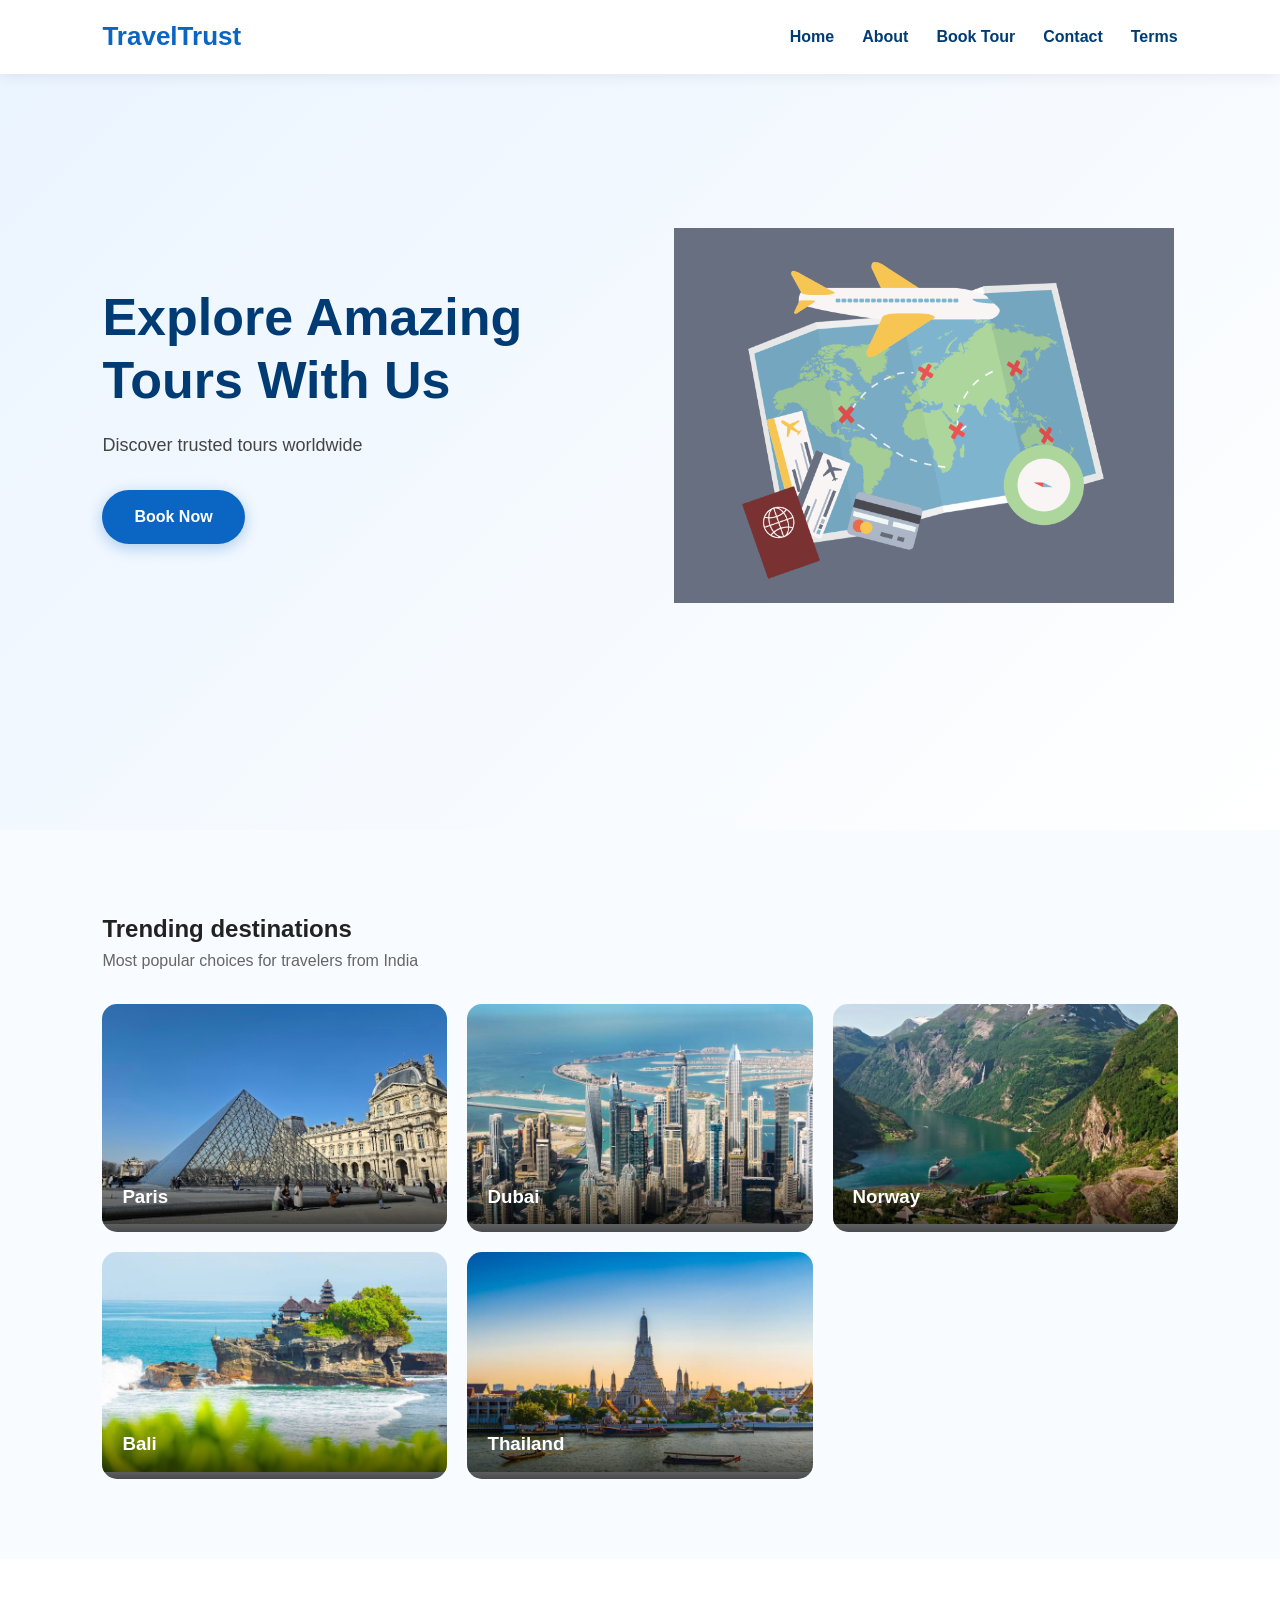
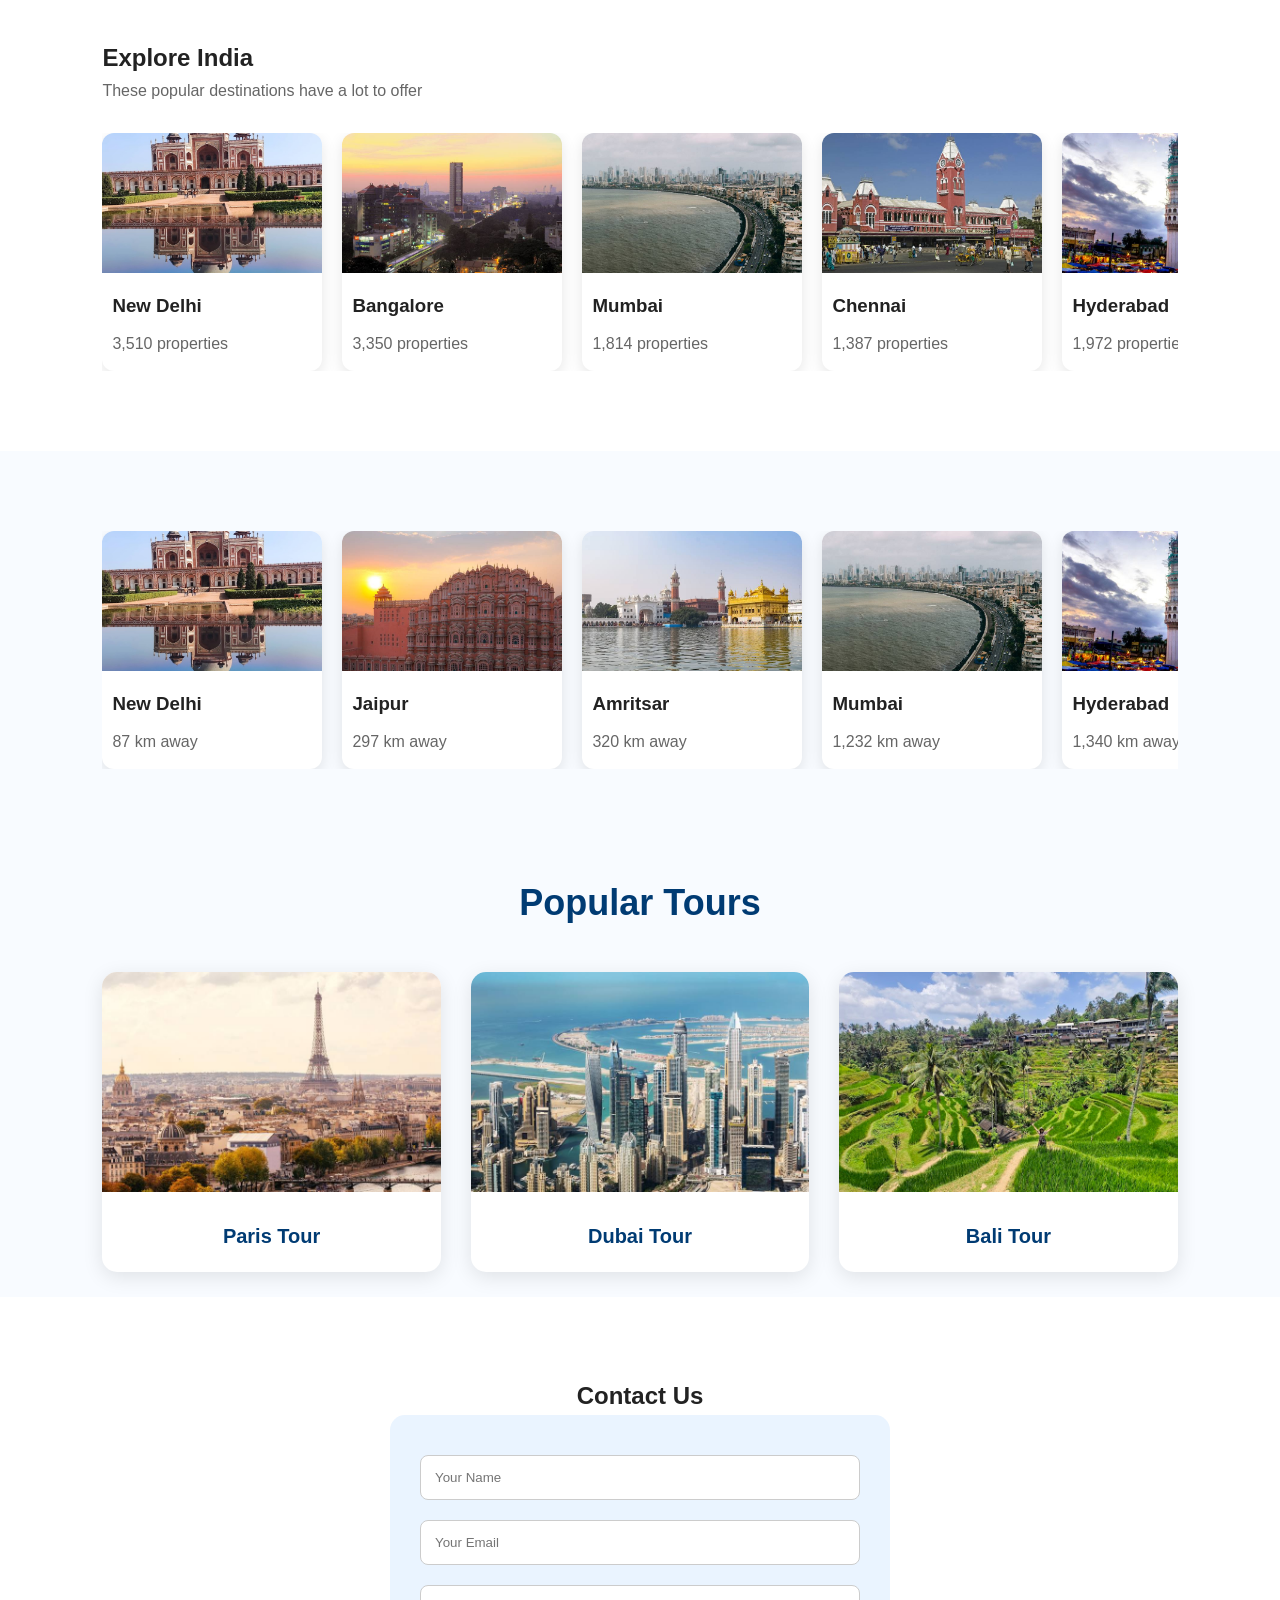
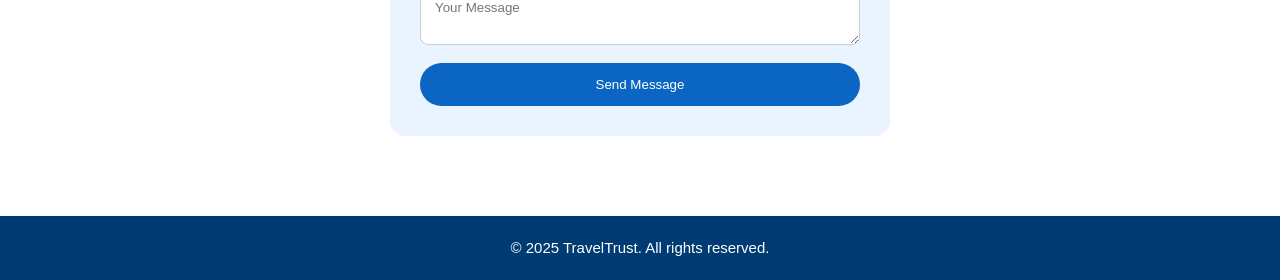
==== index.html @ 08e56acb "Add files via upload" ====
<!DOCTYPE html>
<html lang="en">
<head>

<meta charset="UTF-8">
<meta name="viewport" content="width=device-width, initial-scale=1.0">

<title>TravelTrust - Home</title>

<link rel="stylesheet" href="css/styles.css">
<link rel="stylesheet" href="css/home.css">

</head>

<body>

<header>

<div class="navbar">

<div class="logo">TravelTrust</div>

<div class="menu-btn" onclick="toggleMenu()">☰</div>

<ul class="nav-links">

<li><a href="index.html">Home</a></li>
<li><a href="about.html">About</a></li>
<li><a href="book.html">Book Tour</a></li>
<li><a href="contact.html">Contact</a></li>
<li><a href="terms.html">Terms</a></li>

</ul>

</div>

</header>


<section class="hero">

<div class="hero-container">

<div class="hero-text">

<h1>Explore Amazing Tours With Us</h1>

<p>Discover trusted tours worldwide</p>

<a href="book.html" class="btn">Book Now</a>

</div>

<div class="hero-image">

<img src="images/plane2.gif">

</div>

</div>

</section>

<!-- ========================= -->
<!-- TRENDING DESTINATIONS -->
<!-- ========================= -->

<section class="trending">

<h2>Trending destinations</h2>
<p class="section-sub">Most popular choices for travelers from India</p>

<div class="trending-grid">

<div class="trend-card large">
<img src="images/trending/paris trend.jpg">
<div class="trend-overlay">
<h3>Paris</h3>
</div>
</div>

<div class="trend-card large">
<img src="images/trending/dubai trend.jpg">
<div class="trend-overlay">
<h3>Dubai</h3>
</div>
</div>

<div class="trend-card">
<img src="images/trending/norway.jpg">
<div class="trend-overlay">
<h3>Norway</h3>
</div>
</div>

<div class="trend-card">
<img src="images/trending/trending bali.jpg">
<div class="trend-overlay">
<h3>Bali</h3>
</div>
</div>

<div class="trend-card">
<img src="images/trending/thailand.jpg">
<div class="trend-overlay">
<h3>Thailand</h3>
</div>
</div>

</div>

</section>


<!-- ========================= -->
<!-- EXPLORE INDIA -->
<!-- ========================= -->

<section class="explore">

<h2>Explore India</h2>
<p class="section-sub">These popular destinations have a lot to offer</p>

<div class="explore-scroll">

<div class="explore-card">
<img src="images/new delhi.jpg">
<h3>New Delhi</h3>
<p>3,510 properties</p>
</div>

<div class="explore-card">
<img src="images/new banglore.jpg">
<h3>Bangalore</h3>
<p>3,350 properties</p>
</div>

<div class="explore-card">
<img src="images/mumbai.jpg">
<h3>Mumbai</h3>
<p>1,814 properties</p>
</div>

<div class="explore-card">
<img src="images/chennai.jpg">
<h3>Chennai</h3>
<p>1,387 properties</p>
</div>

<div class="explore-card">
<img src="images/hyderabad.jpg">
<h3>Hyderabad</h3>
<p>1,972 properties</p>
</div>

<div class="explore-card">
<img src="images/jaipur.jpg">
<h3>Jaipur</h3>
<p>2,010 properties</p>
</div>

</div>

</section>


<!-- ========================= -->
<!-- TRIP PLANNER -->
<!-- ========================= -->

<section class="planner">

<div class="planner-scroll">

<div class="planner-card">
<img src="images/new delhi.jpg">
<h3>New Delhi</h3>
<p>87 km away</p>
</div>

<div class="planner-card">
<img src="images/jaipur.jpg">
<h3>Jaipur</h3>
<p>297 km away</p>
</div>

<div class="planner-card">
<img src="images/india trip/amritsar.jpg">
<h3>Amritsar</h3>
<p>320 km away</p>
</div>

<div class="planner-card">
<img src="images/mumbai.jpg">
<h3>Mumbai</h3>
<p>1,232 km away</p>
</div>

<div class="planner-card">
<img src="images/hyderabad.jpg">
<h3>Hyderabad</h3>
<p>1,340 km away</p>
</div>

</div>

</section>


<section class="tours">

<h2>Popular Tours</h2>

<div class="cards">

<div class="card">
<img src="images/paris.jpg">
<h3>Paris Tour</h3>
</div>

<div class="card">
<img src="images/dubai.jpg">
<h3>Dubai Tour</h3>
</div>

<div class="card">
<img src="images/bali.jpg">
<h3>Bali Tour</h3>
</div>

</div>

</section>


<!-- ========================= -->
<!-- CONTACT SECTION -->
<!-- ========================= -->

<section class="home-contact">

<h2>Contact Us</h2>

<form>

<input type="text" placeholder="Your Name" required>
<input type="email" placeholder="Your Email" required>
<textarea placeholder="Your Message" required></textarea>

<button type="submit">Send Message</button>

</form>

</section>


<footer>

<p>© 2025 TravelTrust. All rights reserved.</p>

</footer>

<script src="js/script.js"></script>

</body>
</html>
---- css/styles.css ----
/* RESET */

*{
margin:0;
padding:0;
box-sizing:border-box;
font-family:'Segoe UI',sans-serif;
}

body{
background:#ffffff;
color:#222;
line-height:1.6;
}

/* FIX FOR FIXED NAVBAR */

section{
padding-top:80px;
}

/* NAVBAR */

header{
position:fixed;
top:0;
left:0;
width:100%;
background:#ffffff;
box-shadow:0 2px 15px rgba(0,0,0,0.08);
z-index:1000;
}

.navbar{
display:flex;
justify-content:space-between;
align-items:center;
padding:16px 8%;
}

.logo{
font-size:26px;
font-weight:bold;
color:#0A66C2;
}

/* NAV LINKS */

.nav-links{
display:flex;
list-style:none;
}

.nav-links li{
margin-left:28px;
}

.nav-links a{
text-decoration:none;
font-weight:600;
color:#003B73;
transition:0.3s;
}

.nav-links a:hover{
color:#0A66C2;
}

/* MOBILE MENU BUTTON */

.menu-btn{
font-size:30px;
display:none;
cursor:pointer;
color:#0A66C2;
}

/* MOBILE NAV */

@media(max-width:768px){

.menu-btn{
display:block;
}

.nav-links{

position:absolute;
top:65px;
right:0;
width:100%;
background:#ffffff;

flex-direction:column;
align-items:center;

display:none;

box-shadow:0 5px 20px rgba(0,0,0,0.1);
}

.nav-links.active{
display:flex;
}

.nav-links li{
margin:18px 0;
}

}

/* FOOTER */

footer{
background:#003B73;
color:white;
text-align:center;
padding:20px;
margin-top:0px;
}

footer p{
font-size:15px;
}

/* RESPONSIVE SPACING FIX */

section{
padding-top:90px;
}
---- css/home.css ----
/* ========================= */
/* HERO SECTION */
/* ========================= */

.hero{

min-height:calc(100vh - 70px); /* subtract navbar height */

display:flex;
align-items:center;

background:
linear-gradient(135deg,#eaf4ff,#ffffff);

padding:40px 8% 40px; /* reduced top & bottom */

}

/* HERO CONTAINER */

.hero-container{

display:flex;

align-items:center;
justify-content:space-between;

max-width:1200px;

margin:auto;

gap:60px;

}

/* HERO TEXT */

.hero-text{

flex:1;

}

.hero-text h1{

font-size:52px;

color:#003B73;

margin-bottom:20px;

line-height:1.2;

font-weight:700;

}

.hero-text p{

font-size:18px;

color:#444;

margin-bottom:30px;

}

/* BUTTON */

.btn{

display:inline-block;

padding:14px 32px;

background:#0A66C2;

color:white;

border-radius:30px;

text-decoration:none;

font-weight:600;

transition:0.3s;

box-shadow:0 4px 15px rgba(10,102,194,0.3);

}

.btn:hover{

background:#003B73;

transform:translateY(-2px);

}

/* HERO IMAGE */

.hero-image{

flex:1;

display:flex;

justify-content:center;

}

.hero-image img{

width:100%;

max-width:500px;

animation: float 6s ease-in-out infinite;

}

/* FLOAT ANIMATION */

@keyframes float{

0%{ transform:translateY(0); }

50%{ transform:translateY(-20px); }

100%{ transform:translateY(0); }

}

/* MOBILE RESPONSIVE HERO FIX */

@media(max-width:768px){

.hero{

padding:20px 20px 30px;

min-height:auto;

}

/* stack vertically */

.hero-container{

flex-direction:column;

text-align:center;

}

/* IMAGE FIRST */

.hero-image{

order:1;

margin-bottom:20px;

}

/* TEXT SECOND */

.hero-text{

order:2;

}

/* resize image */

.hero-image img{

max-width:280px;

width:100%;

}

/* resize text */

.hero-text h1{

font-size:28px;

}

.hero-text p{

font-size:16px;

}

}

/* ========================= */
/* TOURS SECTION */
/* ========================= */

.tours{

padding:25px 8%;

background:#f8fbff;

text-align:center;

}

.tours h2{

font-size:36px;

color:#003B73;

margin-bottom:40px;

}


/* CARDS GRID */

.cards{

display:grid;

grid-template-columns:
repeat(auto-fit,minmax(280px,1fr));

gap:30px;

max-width:1200px;

margin:auto;

}


/* CARD */

.card{

background:white;

border-radius:15px;

overflow:hidden;

box-shadow:0 5px 20px rgba(0,0,0,0.1);

transition:0.3s;

cursor:pointer;

}

.card:hover{

transform:translateY(-10px);

box-shadow:0 10px 30px rgba(0,0,0,0.15);

}


/* CARD IMAGE */

.card img{

width:100%;

height:220px;

object-fit:cover;

}


/* CARD TITLE */

.card h3{

padding:20px;

color:#003B73;

font-size:20px;

font-weight:600;

}


/* ========================= */
/* TABLET RESPONSIVE */
/* ========================= */

@media(max-width:992px){

.hero-text h1{

font-size:40px;

}

.hero-image img{

max-width:400px;

}

}


/* ========================= */
/* MOBILE RESPONSIVE */
/* ========================= */

@media(max-width:768px){

.hero{

padding:140px 20px 80px;

}

.hero-container{

flex-direction:column;

text-align:center;

}

.hero-text h1{

font-size:30px;

}

.hero-text p{

font-size:16px;

}

.hero-image{

margin-top:30px;

}

.hero-image img{

max-width:300px;

}

.tours h2{

font-size:28px;

}

}


/* ========================= */
/* SMALL MOBILE */
/* ========================= */

@media(max-width:480px){

.hero-text h1{

font-size:24px;

}

.hero-text p{

font-size:14px;

}

.hero-image img{

max-width:240px;

}

.card img{

height:180px;

}

}


/* ========================= */
/* COMMON */
/* ========================= */

.section-sub{
color:#666;
margin-bottom:30px;
}


/* ========================= */
/* TRENDING */
/* ========================= */

.trending{

padding:80px 8%;
background:#f8fbff;

}

.trending-grid{

display:grid;
grid-template-columns:repeat(3,1fr);
gap:20px;

}

.trend-card{

position:relative;
border-radius:15px;
overflow:hidden;
cursor:pointer;

}

.trend-card.large{

grid-column:span 1;

}

.trend-card img{

width:100%;
height:220px;
object-fit:cover;

}

.trend-overlay{

position:absolute;
bottom:0;
width:100%;
padding:20px;
color:white;
background:linear-gradient(transparent,rgba(0,0,0,0.7));

}

.trend-overlay h3{

margin:0;

}


/* ========================= */
/* EXPLORE SCROLL */
/* ========================= */

.explore{

padding:80px 8%;

}

.explore-scroll{

display:flex;
gap:20px;
overflow-x:auto;

}

.explore-card{

min-width:220px;
background:white;
border-radius:12px;
overflow:hidden;
box-shadow:0 5px 15px rgba(0,0,0,0.1);

}

.explore-card img{

width:100%;
height:140px;
object-fit:cover;

}

.explore-card h3{

margin:10px;

}

.explore-card p{

margin:0 10px 15px;
color:#666;

}


/* ========================= */
/* PLANNER */
/* ========================= */

.planner{

padding:80px 8%;
background:#f8fbff;

}

.planner-tags{

margin-bottom:20px;

}

.tag{

display:inline-block;
padding:10px 20px;
margin:5px;
border-radius:20px;
background:#eaf4ff;
cursor:pointer;

}

.tag.active{

background:#0A66C2;
color:white;

}

.planner-scroll{

display:flex;
gap:20px;
overflow-x:auto;

}

.planner-card{

min-width:220px;
background:white;
border-radius:12px;
overflow:hidden;
box-shadow:0 5px 15px rgba(0,0,0,0.1);

}

.planner-card img{

width:100%;
height:140px;
object-fit:cover;

}

.planner-card h3{

margin:10px;

}

.planner-card p{

margin:0 10px 15px;
color:#666;

}


/* ========================= */
/* HOME CONTACT */
/* ========================= */

.home-contact{

padding:80px 8%;
text-align:center;

}

.home-contact form{

max-width:500px;
margin:auto;
background:#EAF4FF;
padding:30px;
border-radius:15px;

}

.home-contact input,
.home-contact textarea{

width:100%;
padding:14px;
margin:10px 0;
border-radius:8px;
border:1px solid #ccc;

}

.home-contact button{

padding:14px;
background:#0A66C2;
color:white;
border:none;
border-radius:25px;
width:100%;

}


/* ========================= */
/* MOBILE */
/* ========================= */

@media(max-width:768px){

.trending-grid{

grid-template-columns:1fr;

}

}
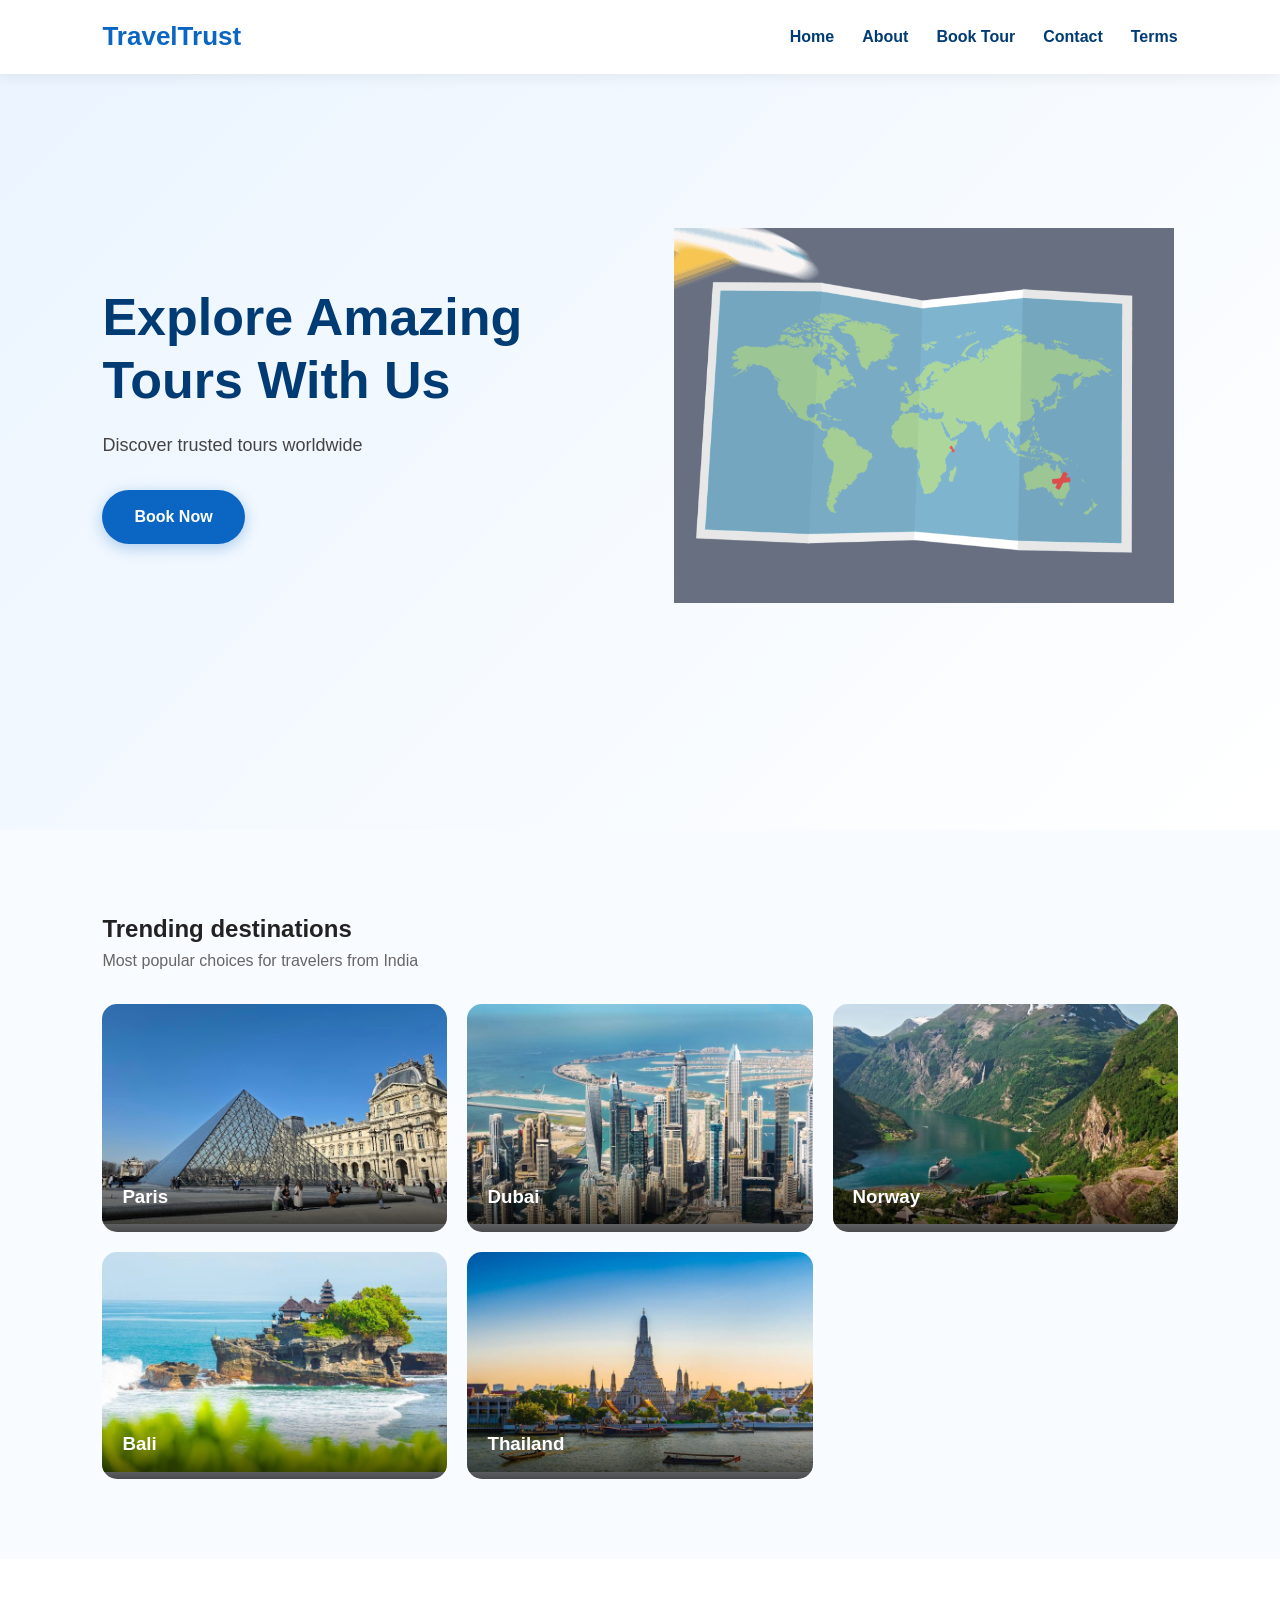
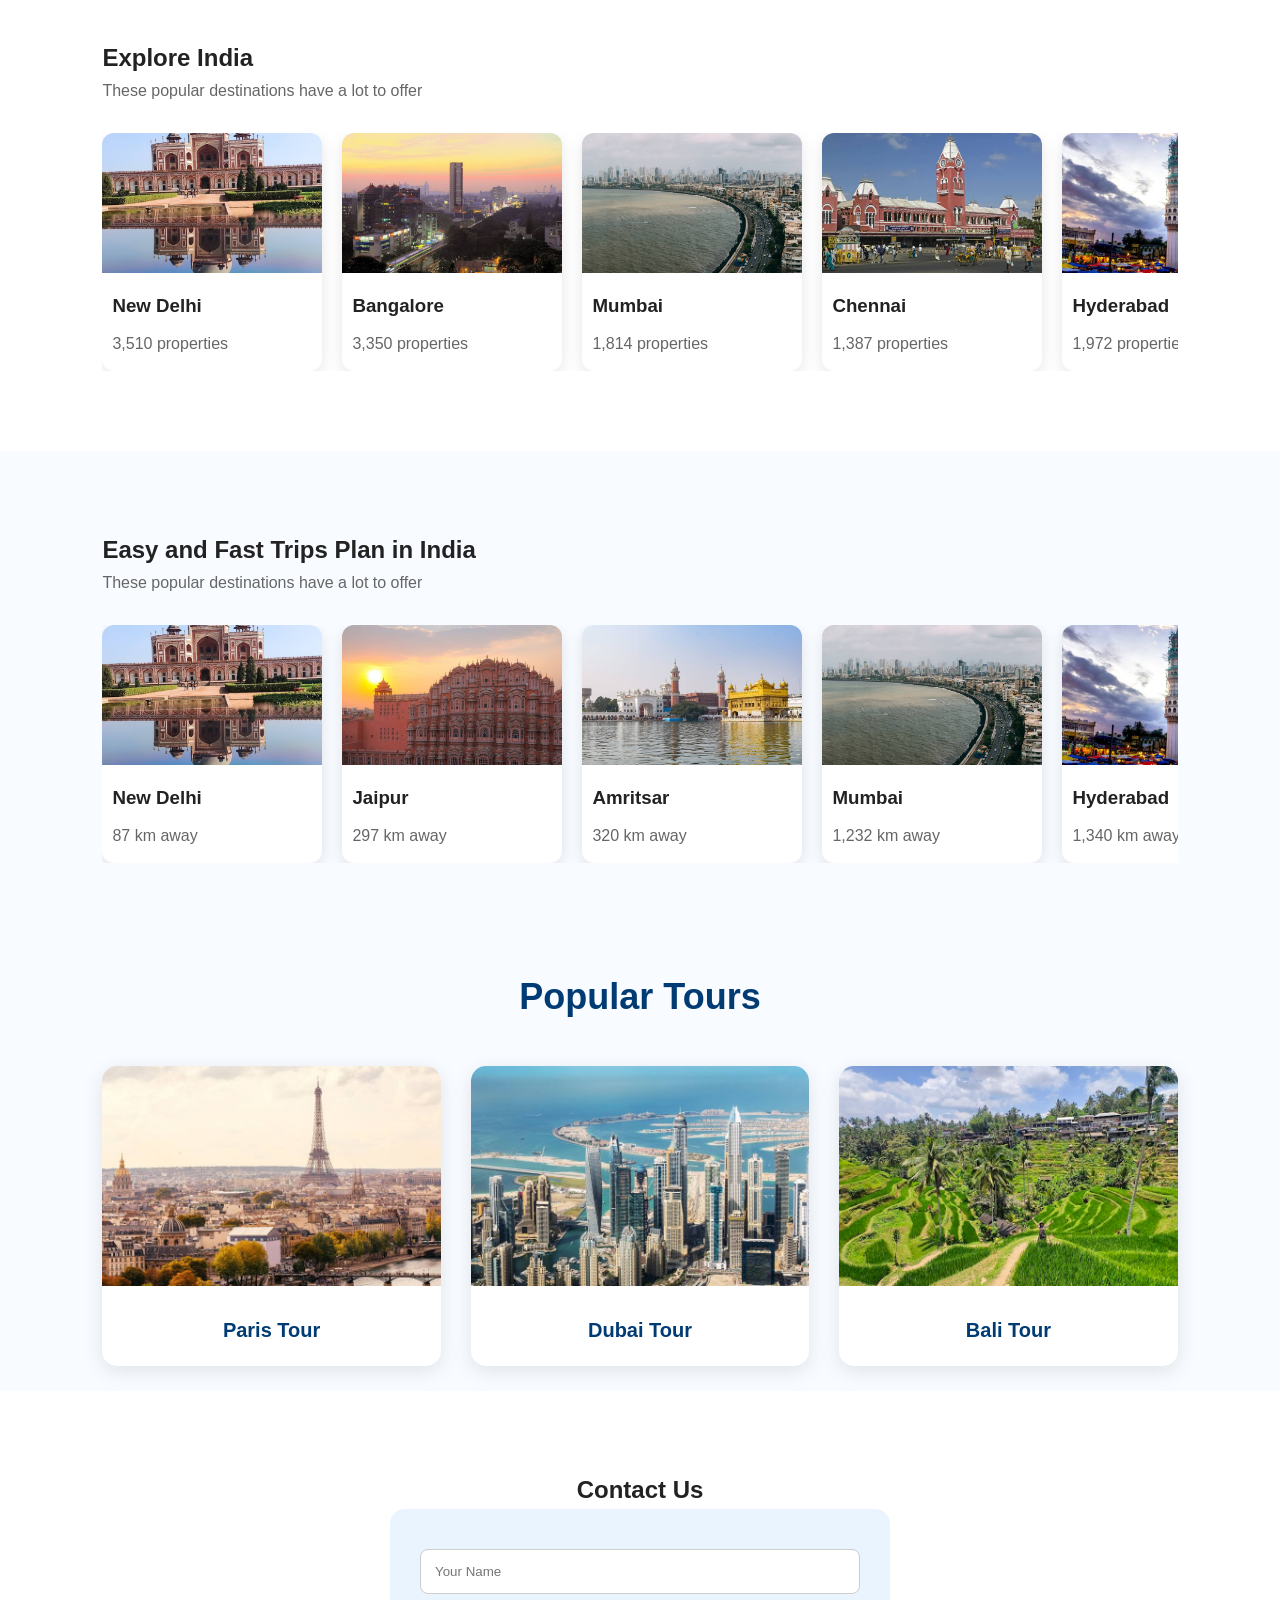
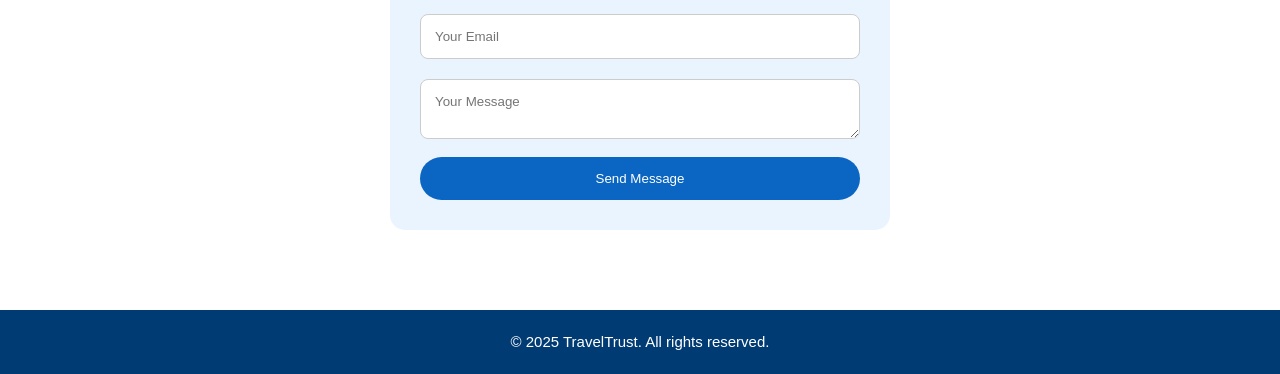
==== commit ff3ce9d9: "Update index.html" ====
--- a/index.html
+++ b/index.html
@@ -169,7 +169,8 @@
 <!-- ========================= -->
 
 <section class="planner">
-
+<h2>Easy and Fast Trips Plan in India</h2>
+<p class="section-sub">These popular destinations have a lot to offer</p>
 <div class="planner-scroll">
 
 <div class="planner-card">
@@ -263,4 +264,5 @@
 <script src="js/script.js"></script>
 
 </body>
-</html>+
+</html>
